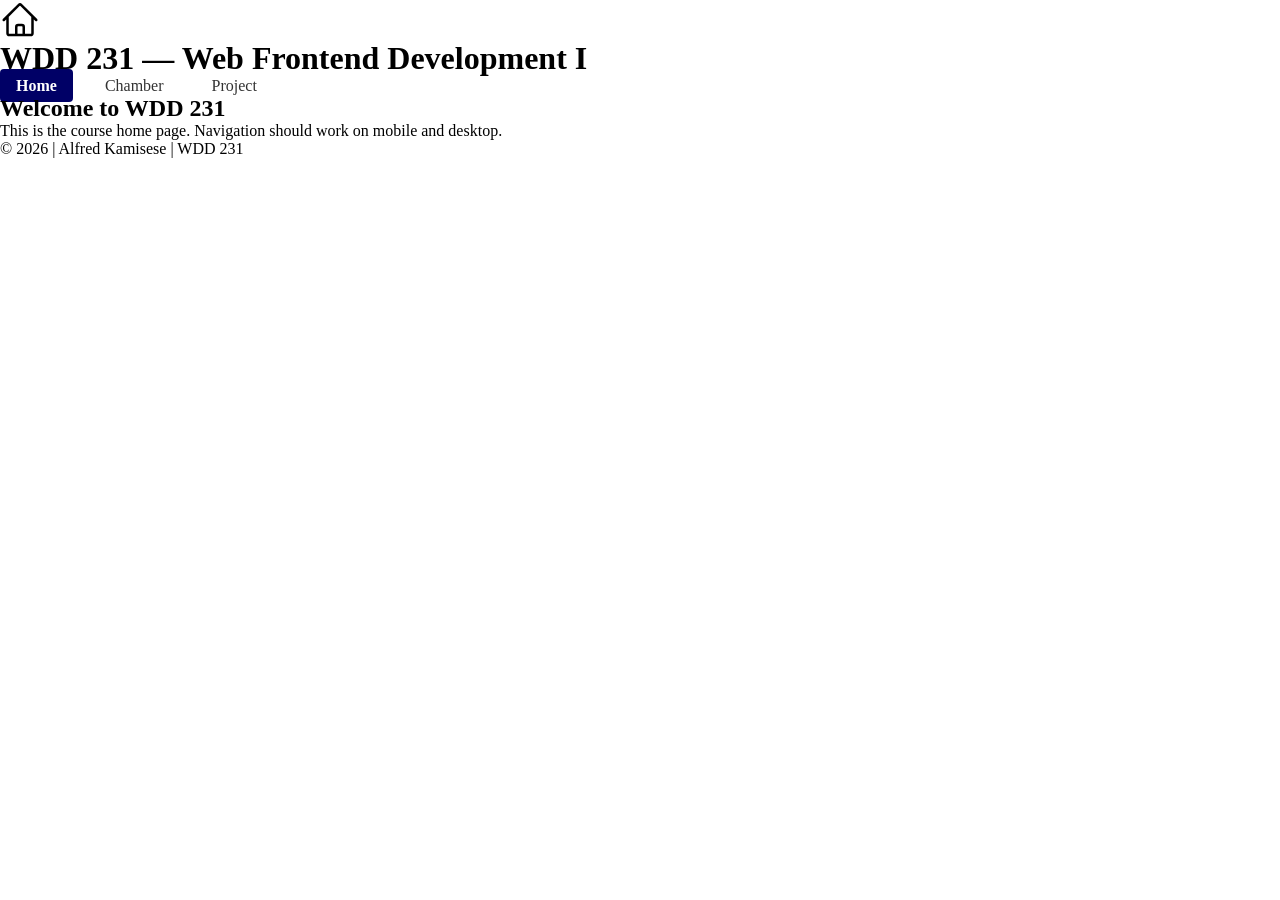
==== index.html @ 7e317b31 "Week 1: Course home page with responsive navigation" ====
<!DOCTYPE html>
<html lang="en">
<head>
 <meta charset="UTF-8">
 <meta name="viewport" content="width=device-width, initial-scale=1.0">
 <title>WDD 231 — Course Home Page</title>
 <link rel="stylesheet" href="styles/normalize.css">
 <link rel="stylesheet" href="styles/base.css">
 <link rel="stylesheet" href="styles/larger.css">
 <script src="scripts/navigation.js" defer></script>
</head>
<body>
<header>
 <div class="logo">
 <img src="images/home.svg" alt="WDD 231 Logo" width="40" height="40">
 <h1>WDD 231 — Web Frontend Development I</h1>
 </div>
 <button id="nav-button" class="hamburger" aria-label="Toggle navigation" aria-expanded="false">
 <span class="hamburger-line"></span>
 <span class="hamburger-line"></span>
 <span class="hamburger-line"></span>
 </button>
 <nav id="nav-bar" class="navigation">
 <ul>
 <li class="current"><a href="index.html" aria-current="page">Home</a></li>
 <li><a href="chamber/index.html">Chamber</a></li>
 <li><a href="project/index.html">Project</a></li>
 </ul>
 </nav>
</header>
<main>
 <h2>Welcome to WDD 231</h2>
 <p>This is the course home page. Navigation should work on mobile and desktop.</p>
</main>
<footer>
 <p>&copy; 2026 | Alfred Kamisese | WDD 231</p>
</footer>
</body>
</html>
---- styles/base.css ----
/* === BASE.CSS — Mobile-First Styles === */
.navigation { display: none; }
.navigation.show { display: block; }
.hamburger { display: flex; flex-direction: column; gap: 5px; background: none; border: none; cursor: pointer; padding: 0.5rem; }
.hamburger-line { display: block; width: 24px; height: 2px; background: var(--primary-color, #006); transition: transform 0.3s, opacity 0.3s; }
.hamburger.show .hamburger-line:nth-child(1) { transform: rotate(45deg) translate(5px, 5px); }
.hamburger.show .hamburger-line:nth-child(2) { opacity: 0; }
.hamburger.show .hamburger-line:nth-child(3) { transform: rotate(-45deg) translate(5px, -5px); }
.navigation li.current a { background-color: var(--primary-color, #006); color: white; border-radius: 4px; font-weight: bold; }
---- styles/larger.css ----
/* === LARGER.CSS — Desktop Overrides (≥768px) === */
@media (min-width: 768px) {
  .hamburger { display: none; }
  .navigation { display: block; }
  .navigation ul { display: flex; gap: 1rem; list-style: none; padding: 0; margin: 0; }
  .navigation a { padding: 0.5rem 1rem; text-decoration: none; color: var(--text-color, #333); }
  .navigation a:hover { color: var(--primary-color, #006); }
}
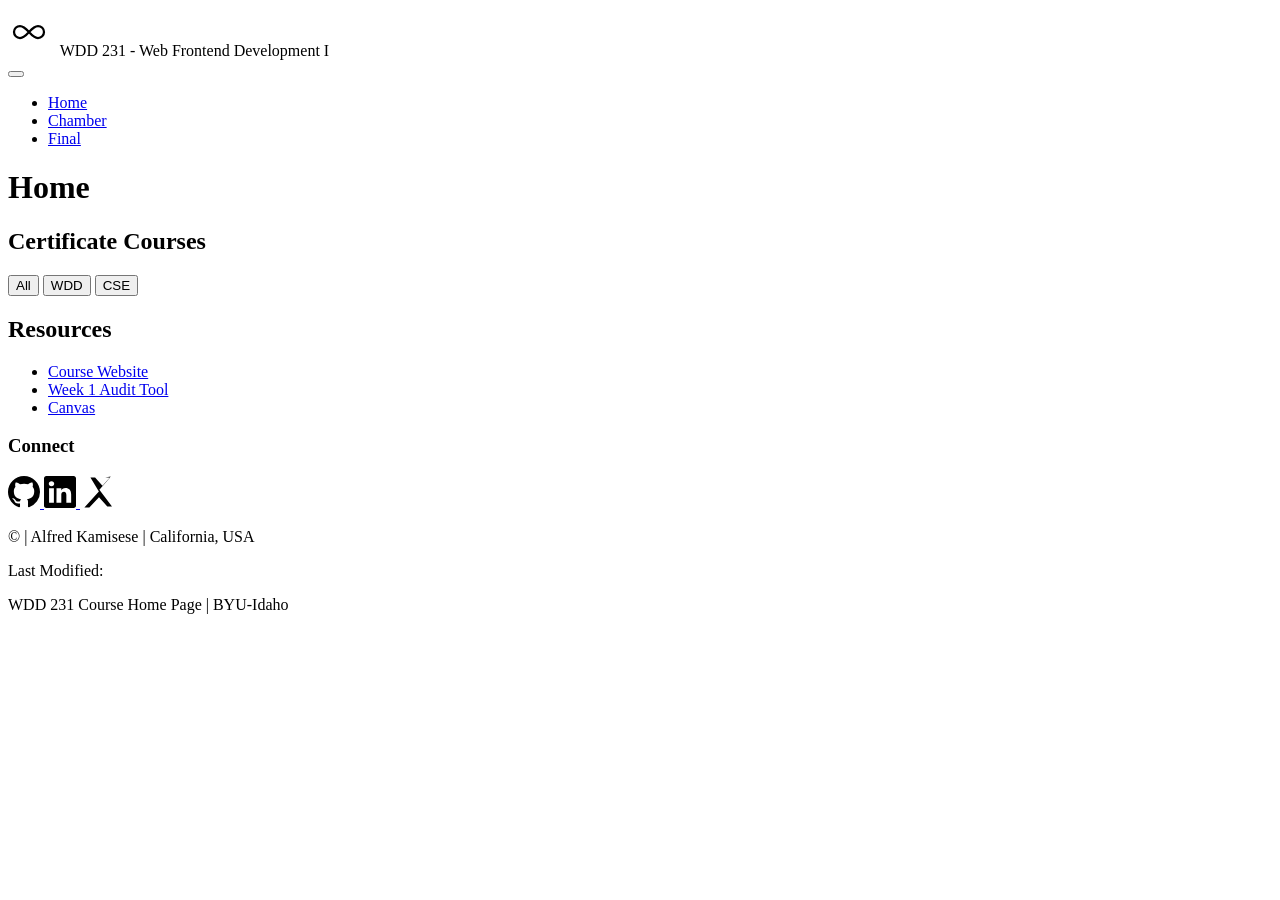
==== commit 5020a1ef: "-structuring assignment -import svg -work on html file -linking css -linking google fonts -linking j" ====
--- a/index.html
+++ b/index.html
@@ -1,39 +1,97 @@
 <!DOCTYPE html>
 <html lang="en">
 <head>
- <meta charset="UTF-8">
- <meta name="viewport" content="width=device-width, initial-scale=1.0">
- <title>WDD 231 — Course Home Page</title>
- <link rel="stylesheet" href="styles/normalize.css">
- <link rel="stylesheet" href="styles/base.css">
- <link rel="stylesheet" href="styles/larger.css">
- <script src="scripts/navigation.js" defer></script>
+    <meta charset="UTF-8">
+    <meta name="viewport" content="width=device-width, initial-scale=1.0">
+    <title>WDD 231 - Web Frontend Development I</title>
+    <meta name="description" content="Course Home Page for WDD 231 Web Frontend Developer | BYUI">
+    <meta name="author" content="Alfred Kamisese"
+    <link rel="icon" href="images/logo.svg">
+
+    <!--Googel Fonts-->
+    <link rel="preconnect" href="https://fonts.googleapis.com">
+    <link rel="preconnect" href="https://fonts.gastatic.com" crossorigin>
+     <link href="https://fonts.googleapis.com/css2?family=Merriweather:wght@400;700&family=Source+Sans+3:wght@400;600&display=swap" rel="stylesheet">
+
+     <!--CSS Links-->
+     <link rel="stylesheet" href="styles/normalize.css">
+     <link rel="stylesheet" href="styles/small.css">
+     <link rel="stylesheet" href="styles/larger.css">
+
+     <!--JS defer link-->
+     <script src="scripts/navigation.js" defer></script>
+     <script src="scripts/date.js" defer></script>
+     <script src="scripts/course.js" defer></script>
 </head>
 <body>
-<header>
- <div class="logo">
- <img src="images/home.svg" alt="WDD 231 Logo" width="40" height="40">
- <h1>WDD 231 — Web Frontend Development I</h1>
- </div>
- <button id="nav-button" class="hamburger" aria-label="Toggle navigation" aria-expanded="false">
- <span class="hamburger-line"></span>
- <span class="hamburger-line"></span>
- <span class="hamburger-line"></span>
- </button>
- <nav id="nav-bar" class="navigation">
- <ul>
- <li class="current"><a href="index.html" aria-current="page">Home</a></li>
- <li><a href="chamber/index.html">Chamber</a></li>
- <li><a href="project/index.html">Project</a></li>
- </ul>
- </nav>
-</header>
-<main>
- <h2>Welcome to WDD 231</h2>
- <p>This is the course home page. Navigation should work on mobile and desktop.</p>
-</main>
-<footer>
- <p>&copy; 2026 | Alfred Kamisese | WDD 231</p>
-</footer>
+    <header>
+        <div class="logo">
+            <img src="images/logo.svg" alt="WDD 231 Logo" width="48" height="48">
+            <span>WDD 231 - Web Frontend Development I</span>
+        </div>
+        <!--Hamburger Button-->
+        <button id="nav-button" class="hamburger" aria-label="Toggle navigation" aria-expanded="false">
+            <span class="hamburger-line"></span>
+            <span class="hamburger-line"></span>
+            <span class="hamburger-line"></span>
+        </button>
+
+        <!--Navigation-->
+        <nav id="nav-bar" class="navigation">
+            <ul>
+                <li class="current"><a href="index.html" aria-current="page">Home</a></li>
+                <li><a href="chamber/index.html">Chamber</a></li>
+                <li><a href="project/kindex.html">Final</a></li>
+            </ul>
+        </nav>
+    </header>
+
+    <main>
+        <h1>Home</h1>
+
+        <section id="certificate-courses">
+            <h2>Certificate Courses</h2>
+            <div class="filter-buttons">
+                <button data-filter="all" class="active">All</button>
+                <button data-filter="WDD">WDD</button>
+                <button data-filter="CSE">CSE</button>
+            </div>
+            <div id="courses-container" class="courses-grid"></div>
+            <p id="credits-total" class="credits-total"></p>
+        </section>
+
+        <section id="resources">
+            <h2>Resources</h2>
+            <ul>
+                <li><a href="https://byui-cse.github.io/wdd231-ww-course/" target="blank" rel="noopener">Course Website</a></li>
+                <li><a href="https://byui-cs.github.io/wdd-audits/wdd231-w01-homepage.html" target="_blank" rel="noopener">Week 1 Audit Tool</a></li>
+                <li><a href="https://byui.instructure.com/" target="_blank" rel="noopener">Canvas</a></li>
+            </ul>
+        </section>
+    </main>
+
+    <footer>
+        <div class="footer-section social-section">
+            <h3>Connect</h3>
+            <div class="social-icons">
+            <a href="https://github.com/alfredreeves86" target="_blank" rel="noopener" aria-label="Github">
+                <img src="images/github.svg" alt="Github Profile" width="32" height="32">
+            </a>
+            <a href="https://www.linkedin.com/in/alfred-reeves-kamisese-27a32a205" target="_blank" rel="noopener" aria-label="Linkedin">
+                <img src="images/linkedin.svg" alt="Linkedin profile" width="32" height="32">
+            </a>
+            <a href="https://twitter.com" target="_blank" rel="noopener" aria-label="Twitter">
+                <img src="images/twitter.svg" alt="Twitter profile" width="32" height="32">
+            </a>
+            </div>
+        </div>
+        <div class="footer-section info-section">
+            <p>&copy; <span id="currentyuear"></span>| Alfred Kamisese | California, USA</p>
+            <p>Last Modified: <span id="lastModified"></span></p>
+        </div>
+        <div class="footer-section attribution-section">
+            <p>WDD 231 Course Home Page | BYU-Idaho</p>
+        </div>
+    </footer>
 </body>
 </html>
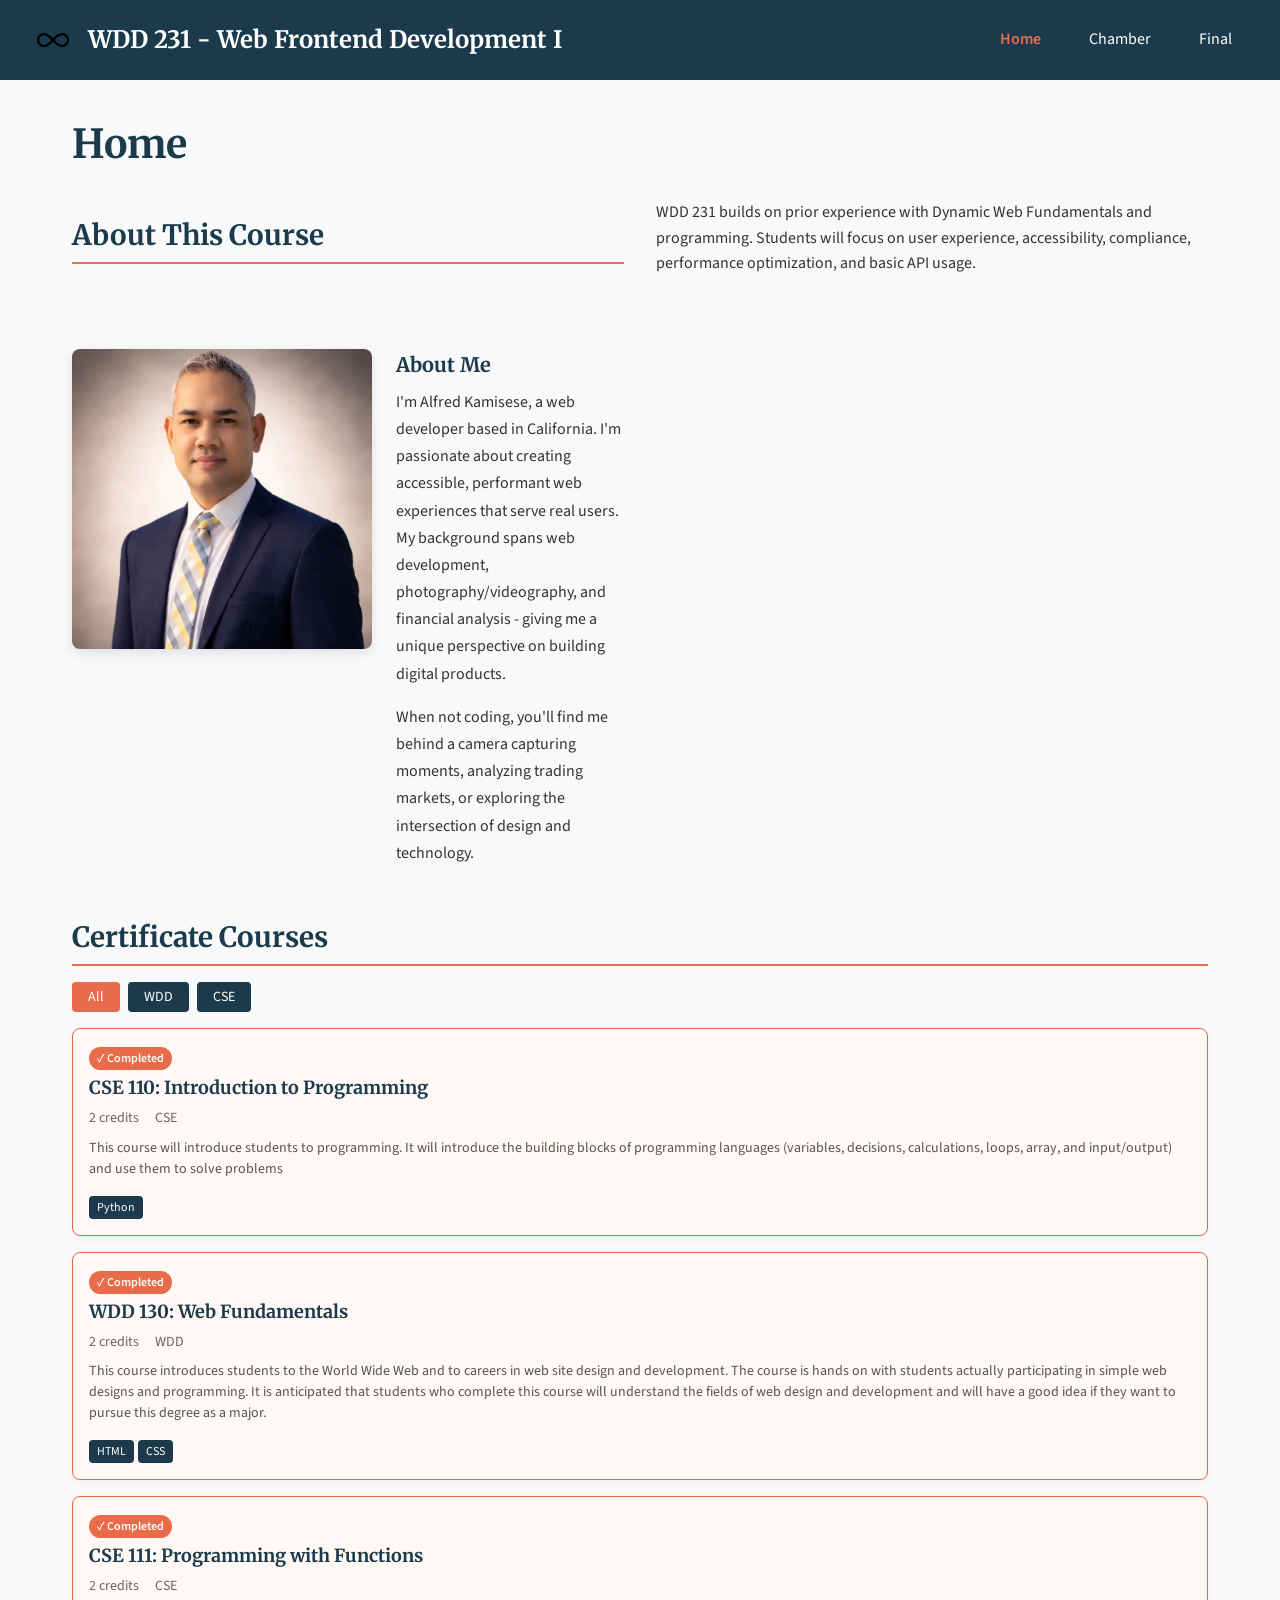
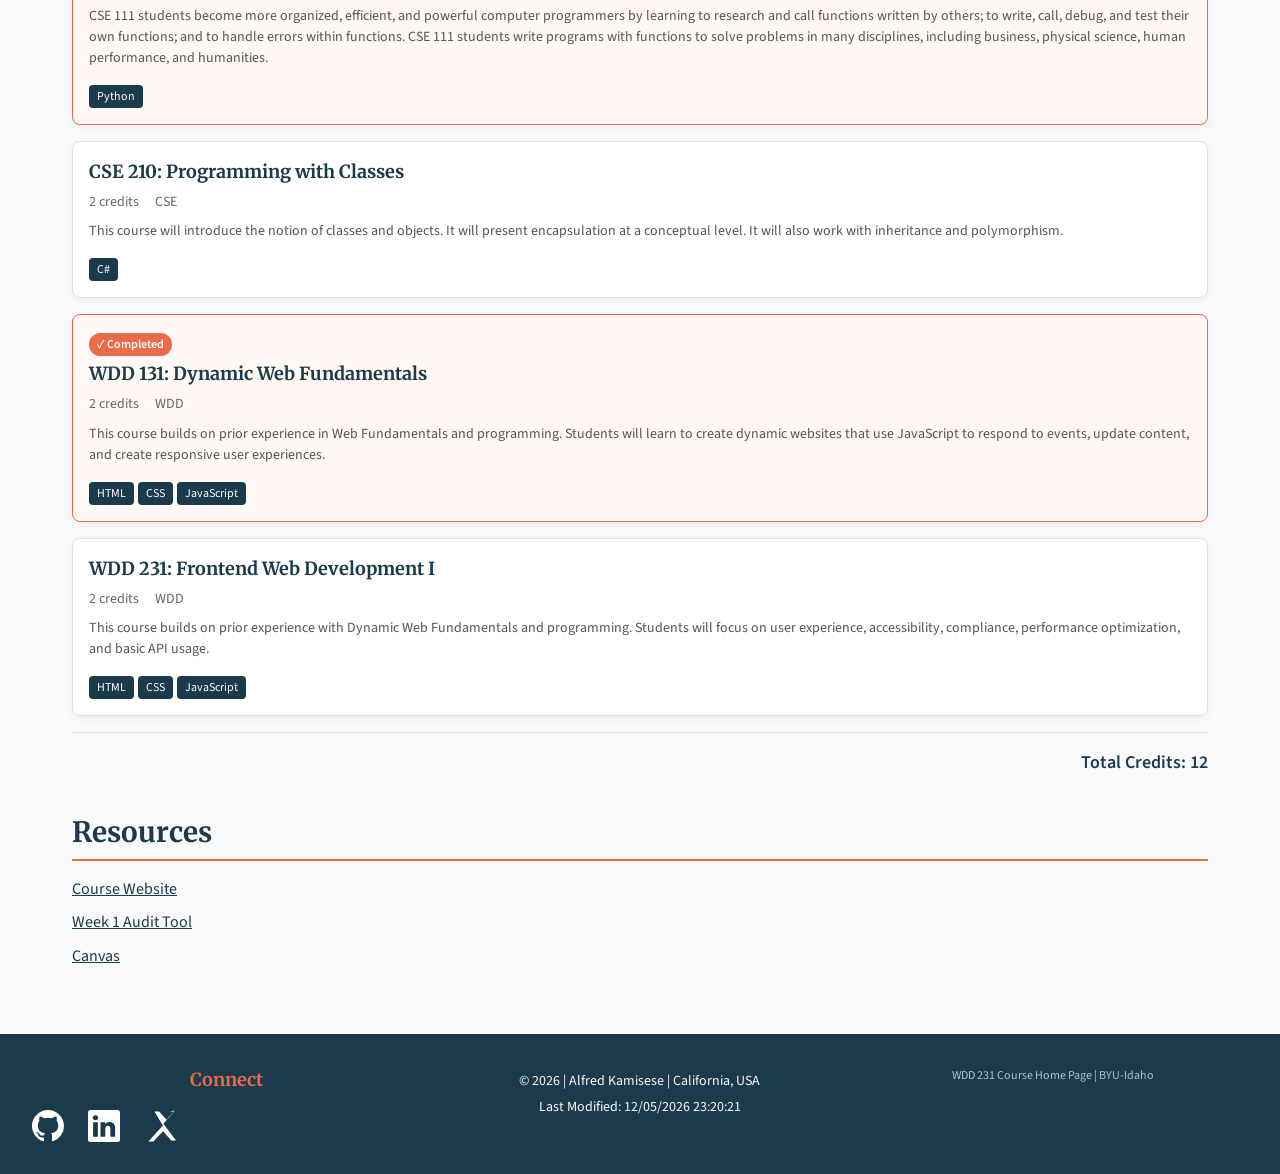
==== commit 2d898606: "Completed all: -css -java script" ====
--- a/index.html
+++ b/index.html
@@ -5,12 +5,12 @@
     <meta name="viewport" content="width=device-width, initial-scale=1.0">
     <title>WDD 231 - Web Frontend Development I</title>
     <meta name="description" content="Course Home Page for WDD 231 Web Frontend Developer | BYUI">
-    <meta name="author" content="Alfred Kamisese"
+    <meta name="author" content="Alfred Kamisese">
     <link rel="icon" href="images/logo.svg">
 
-    <!--Googel Fonts-->
+    <!--Google Fonts-->
     <link rel="preconnect" href="https://fonts.googleapis.com">
-    <link rel="preconnect" href="https://fonts.gastatic.com" crossorigin>
+    <link rel="preconnect" href="https://fonts.gstatic.com" crossorigin>
      <link href="https://fonts.googleapis.com/css2?family=Merriweather:wght@400;700&family=Source+Sans+3:wght@400;600&display=swap" rel="stylesheet">
 
      <!--CSS Links-->
@@ -41,7 +41,7 @@
             <ul>
                 <li class="current"><a href="index.html" aria-current="page">Home</a></li>
                 <li><a href="chamber/index.html">Chamber</a></li>
-                <li><a href="project/kindex.html">Final</a></li>
+                <li><a href="project/index.html">Final</a></li>
             </ul>
         </nav>
     </header>
@@ -49,6 +49,18 @@
     <main>
         <h1>Home</h1>
 
+        <section id="about-course">
+            <h2>About This Course</h2>
+            <p>WDD 231 builds on prior experience with Dynamic Web Fundamentals and programming. Students will focus on user experience, accessibility, compliance, performance optimization, and basic API usage.</p>
+            <div class="about-me">
+                <img src="images/alfredportrait.webp" alt="Alfred Kamisese - Web Developer" width="400" height="250" loading="lazy">
+                <div class="bio">
+                <h3>About Me</h3>
+                <p>I'm Alfred Kamisese, a web developer based in California. I'm passionate about creating accessible, performant web experiences that serve real users. My background spans web development, photography/videography, and financial analysis - giving me a unique perspective on building digital products.</p>
+                <p>When not coding, you'll find me behind a camera capturing moments, analyzing trading markets, or exploring the intersection of design and technology.</p>
+                </div>
+            </div>
+        </section>
         <section id="certificate-courses">
             <h2>Certificate Courses</h2>
             <div class="filter-buttons">
@@ -63,8 +75,8 @@
         <section id="resources">
             <h2>Resources</h2>
             <ul>
-                <li><a href="https://byui-cse.github.io/wdd231-ww-course/" target="blank" rel="noopener">Course Website</a></li>
-                <li><a href="https://byui-cs.github.io/wdd-audits/wdd231-w01-homepage.html" target="_blank" rel="noopener">Week 1 Audit Tool</a></li>
+                <li><a href="https://byui-cse.github.io/wdd231-ww-course/" target="_blank" rel="noopener">Course Website</a></li>
+                <li><a href="https://byui-cse.github.io/wdd-audits/wdd231-w01-homepage.html" target="_blank" rel="noopener">Week 1 Audit Tool</a></li>
                 <li><a href="https://byui.instructure.com/" target="_blank" rel="noopener">Canvas</a></li>
             </ul>
         </section>
@@ -86,7 +98,7 @@
             </div>
         </div>
         <div class="footer-section info-section">
-            <p>&copy; <span id="currentyuear"></span>| Alfred Kamisese | California, USA</p>
+            <p>&copy; <span id="currentyear"></span> | Alfred Kamisese | California, USA</p>
             <p>Last Modified: <span id="lastModified"></span></p>
         </div>
         <div class="footer-section attribution-section">
--- a/styles/small.css
+++ b/styles/small.css
@@ -0,0 +1,384 @@
+/*CSS Properties*/
+:root {
+    --primary-color: #1b3a4b;
+    --accent-color: #e86c4a;
+    --background-color: #f8f9fa;
+    --text-color:#333333;
+    --text-light: #ffffff;
+    --footer-bg: #1b3a4b;
+    --footer-text: #f8f9fa;
+    --card-bg: #ffffff;
+    --card-border: #e0e0e0;
+    --focus-outline: #e86c4a;
+    --button-hover: #d45c3d;
+
+/*Google fonts-typography*/
+    --font-heading: 'Merriweather', Georgia, serif;
+    --font-body: 'Source Sans 3', -apple-system, BlinkMacSystemFont, sans-serif;
+    
+/*Spacing Scale*/
+    --spacing-xs: 0.25rem;
+    --spacing-sm: 0.5rem;
+    --spacing-md: 1rem;
+    --spacing-lg: 1.5rem;
+    --spacing-xl: 2rem;
+
+/*breakpoint*/
+--breakpoint-md: 768px;
+}
+
+/*Import Fonts from Google*/
+@import url('https://fonts.googleapis.com/css2?family=Merriweather:wght@400;700&family=Source+Sans+3:wght@400;600&display=swap');
+
+/*Base Styles*/
+html {font-size: 16px;}
+body {
+    font-family: var(--font-body);
+    color: var(--text-color);
+    background-color: var(--background-color);
+    line-height: 1.6;
+    min-height: 100vh;
+    display: flex;
+    flex-direction: column;
+}
+
+main {flex:1; padding: var(--spacing-md)}
+
+/*accessibility*/
+/*clear outline*/
+:focus-visible {
+    outline: 3px solid var(--focus-outline);
+    outline-offset: 2px;
+}
+
+/*Motion reduced - giving my user respect*/
+@media (prefers-reduced-motion: reduce) {
+    *,*::before, *::after {
+        animation-duration: 1ms !important;
+        animation-iteration-count: 1 !important;
+        transition-duration: 1ms !important;
+    }
+}
+
+/*Header*/
+header {
+    display: grid;
+    grid-template-columns: 1fr auto; /*make logo left side and hamburger on right*/
+    align-items: center;
+    padding: var(--spacing-md);
+    background-color: var(--primary-color);
+    color: var(--text-light);
+}
+
+.logo {
+    display: flex;
+    align-items: center;
+    gap: var(--spacing-sm);
+}
+
+.logo span {
+    font-family: var(--font-heading);
+    font-size: 1.25rem;
+    font-weight: 700;
+}
+
+/*hamburger button for mobile*/
+.hamburger {
+    display: flex;
+    flex-direction: column;
+    justify-content: space-between;
+    width: 40px;
+    height: 30px;
+}
+
+.hamburger-line {
+    display: block;
+    width: 100%;
+    height: 4px;
+    background-color: var(--text-light);
+    border-radius: 2px;
+    transition: transform 0.3s ease, opacity 0.3s ease;
+}
+
+/*hamburger- x animation (only to triggred by aria-expand)*/
+.hamburger[aria-expanded="true"] .hamburger-line:nth-child(1) {
+    transform: rotate(45deg) translate(5px, 5px);
+}
+.hamburger[aria-expanded="true"] .hamburger-line:nth-child(2) {
+    opacity: 0;
+}
+.hamburger[aria-expanded="true"] .hamburger-line:nth-child(3) {
+    transform:rotate(-45deg) translate(5px, -5px);
+}
+
+/*Navigation-hidden in default on mobile view*/
+.navigation {
+    display: none;
+    grid-column: 1 / -1;
+    padding: var(--spacing-md) 0;
+    border-top: 1px solid rgba(255, 255, 255, 0.2);
+}
+.navigation.open {/*Js adds the .open*/
+    display: block;
+}
+.navigation ul {
+    display: flex;
+    flex-direction: column;
+    gap: var(--spacing-xs);
+}
+.navigation a {
+    display: block;
+    padding: var(--spacing-sm) var(--spacing-md);
+    color: var(--text-light);
+    text-decoration: none;
+    border-radius: 4px;
+    transition: background-color 0.2s;
+}
+.navigation a:hover,
+.navigation a:focus {
+    background-color: rgba(255, 255, 255, 0.1);
+}
+
+/*current page highligh(use wayfinding)*/
+.navigation li.current a {
+    background-color: var(--accent-color);
+    font-weight: 600;
+}
+
+/*Main content*/
+main h1 {
+    font-family: var(--font-heading);
+    font-size: 2rem;
+    margin-bottom: var(--spacing-lg);
+    color: var(--primary-color);
+}
+
+section {
+    margin-bottom: var(--spacing-xl);
+}
+
+section h2 {
+    font-family: var(--font-heading);
+    font-size: 1.5rem;
+    margin-bottom: var(--spacing-md);
+    color: var(--primary-color);
+    border-bottom: 2px solid var(--accent-color);
+    padding-bottom: var(--spacing-xs);
+}
+
+section p {
+    margin-bottom: var(--spacing-md);
+}
+
+/*About Me*/
+.about-me {
+    display: grid;
+    grid-template-columns: 1fr;
+    gap: var(--spacing-lg);
+    margin-top: var(--spacing-lg);
+}
+
+.about-me img {
+    width: 100%;
+    max-width: 400px;
+    height: auto;
+    border-radius: 8px;
+    box-shadow: 0 4px 12px rgba(0, 0, 0, 0.1);
+    justify-self: center;
+}
+
+.bio h3 {
+    font-family: var(--font-heading);
+    font-size: 1.25rem;
+    color: var(--primary-color);
+    margin-bottom: var(--spacing-sm);
+}
+
+.bio p {
+    margin-bottom: var(--spacing-md);
+    line-height: 1.7;
+    color: var(--text-color);
+}
+
+/*filter buttons*/
+.filter-buttons {
+    display: flex;
+    gap: var(--spacing-sm);
+    margin-bottom: var(--spacing-md);
+    flex-wrap: wrap;
+}
+
+.filter-buttons button {
+    padding: var(--spacing-xs) var(--spacing-md);
+    background-color: var(--primary-color);
+    color: var(--text-light);
+    border: none;
+    border-radius: 4px;
+    font-family: var(--font-body);
+    font-size: 0.875rem;
+    cursor: pointer;
+    transition: background-color 0.2s, transform 0.1s;
+}
+
+.filter-buttons button:hover {
+    background-color: var(--button-hover);
+}
+
+.filter-buttons button:active {
+    transform: scale(0.98);
+}
+
+.filter-buttons button.active {
+    background-color: var(--accent-color);
+}
+
+/*Course cards grid setup*/
+.courses-grid {
+    display: grid;
+    grid-template-columns: 1fr; /*for mobile single column*/
+    gap: var(--spacing-md);
+}
+
+/*course card*/
+.course-card {
+    background: var(--card-bg);
+    border: 1px solid var(--card-border);
+    border-radius: 8px;
+    padding: var(--spacing-md);
+    box-shadow: 0 2px 8px rgba(0, 0, 0, 0.05);
+    transition: box-shadow 0.2s, transform 0.2s;
+}
+
+.course-card:hover {
+    box-shadow: 0 4px 16px rgba(0, 0, 0, 0.1);
+    transform: translateY(-2px);
+}
+
+/*Completed Course-distinct style*/
+.course-card.completed {
+    border-color: var(--accent-color);
+    background-color: #fff8f5;
+}
+
+.course-card.completed::before {
+    content: "✓ Completed";
+    display: inline-block;
+    background-color: var(--accent-color);
+    color: white;
+    font-size: 0.75rem;
+    font-weight: 600;
+    padding: 2px 8px;
+    border-radius: 12px;
+    margin-bottom: var(--spacing-xs);
+}
+
+.course-card h3 {
+    font-family: var(--font-heading);
+    font-size: 1.125rem;
+    margin-bottom: var(--spacing-xs);
+    color: var(--primary-color);
+}
+
+.course-card .course-meta {
+    display: flex;
+    gap: var(--spacing-md);
+    font-size: 0.875rem;
+    color: #666;
+    margin-bottom: var(--spacing-sm);
+}
+
+.course-card .course-description {
+    font-size: 0.875rem;
+    line-height: 1.5;
+    color: #555;
+}
+
+.course-card .course-tech {
+    display: flex;
+    gap: var(--spacing-xs);
+    margin-top: var(--spacing-sm);
+    flex-wrap: wrap;
+}
+
+.course-card .tech-tag {
+    background-color: var(--primary-color);
+    color: var(--text-light);
+    padding: 2px 8px;
+    border-radius: 4px;
+    font-size: 0.75rem;
+}
+
+/*Credits Total*/
+.credits-total {
+    text-align: right;
+    font-size: 1.125rem;
+    font-weight: 600;
+    color: var(--primary-color);
+    margin-top: var(--spacing-md);
+    padding-top: var(--spacing-md);
+    border-top: 1px solid var(--card-border);
+}
+
+/*Resources Section*/
+#resources ul { 
+    display: flex; 
+    flex-direction: column; 
+    gap: var(--spacing-sm);}
+#resources a { 
+    color: var(--primary-color); 
+    text-decoration: underline;}
+#resources a:hover { 
+    color: var(--accent-color);
+}
+
+/*Footer*/
+footer {
+    background-color: var(--footer-bg);
+    color: var(--footer-text);
+    padding: var(--spacing-xl) var(--spacing-md);
+}
+
+.footer-section {
+    margin-bottom: var(--spacing-lg);
+    text-align: center;
+}
+
+.footer-section h3 {
+    font-family: var(--font-heading);
+    font-size: 1.125rem;
+    margin-bottom: var(--spacing-md);
+    color: var(--accent-color);
+}
+
+.social-icons {
+    display: flex;
+    justify-content: center;
+    gap: var(--spacing-lg);
+    flex-wrap: wrap;
+}
+
+.social-icons a {
+    display: inline-flex;
+    transition: transform 0.2s, opacity 0.2s;
+}
+
+.social-icons a:hover {
+    transform: scale(1.1);
+    opacity: 0.8;
+}
+
+.social-icons img {
+    width: 32px;
+    height: 32px;
+    filter: brightness(0) invert(1); /*white on dark*/
+}
+
+.info-section p {
+    margin: var(--spacing-xs) 0;
+    font-size: 0.875rem;
+}
+
+.attribution-section p {
+    font-size: 0.75rem;
+    opacity: 0.7;
+}
--- a/styles/larger.css
+++ b/styles/larger.css
@@ -0,0 +1,90 @@
+/* Desktop overrides(≥768px) */
+@media (min-width: 768px) {
+
+    /*structuring: Header: Logo | Spacer | Nav */
+header {
+    grid-template-columns: auto 1fr auto;
+    padding: var(--spacing-md) var(--spacing-xl);
+}
+.logo span {
+    font-size: 1.5rem;
+}
+
+/*Hide Hamburger on Desktop*/
+.hamburger {display: none;}
+
+/*Notes:Nav always visible, horizontal flex*/
+.navigation {
+    display: flex !important;/*will override mobile display:none*/
+    grid-column: 3;
+    border-top: none;
+    padding: 0;
+}
+
+.navigation ul {
+    flex-direction: row; /*note:horizontal*/
+    gap: var(--spacing-md);
+}
+
+.navigation a:hover {
+    color: var(--accent-color);
+    background-color: transparent;
+}
+
+/*For wayfinding on Desktop - Text Color Only*/
+.navigation li.current a {
+    background-color: transparent;
+    color: var(--accent-color);
+}
+
+/*MAIN max-width centered*/
+main {
+    max-width: 1200px;
+    margin: 0 auto;
+    padding: var(--spacing-xl);
+}
+
+main h1 {
+    font-size: 2.5rem;
+}
+section h2 {
+    font-size: 1.75rem;
+}
+
+/*ABOUT SECTION: Side-by-side layout*/
+#about-course {
+    display: grid;
+    grid-template-columns: 1fr 1fr;
+    gap: var(--spacing-xl);
+    align-items: center;
+}
+
+#about-course img {
+    max-width: 100%;
+}
+
+/*About Me Layout: check:image left, bio right*/
+.about-me {
+    grid-template-columns: 300px 1fr;
+    align-items: start;
+}
+
+.about-me img {max-width: 300px;}
+
+/*COURSE CARDS: LAYOUT-3 column Grid*/
+.course-grid {
+    grid-template-columns: repeat(3, 1fr);
+}
+
+/*FOOTER:3 columns*/
+footer {
+    display: grid;
+    grid-template-columns: repeat(3,1fr);
+    gap: var(--spacing-lg);
+    padding: var(--spacing-xl) var(--spacing-xl);
+    text-align: left;
+}
+
+.footer-section {margin-bottom: 0;}
+.social-icons {justify-content: flex-start;}
+}
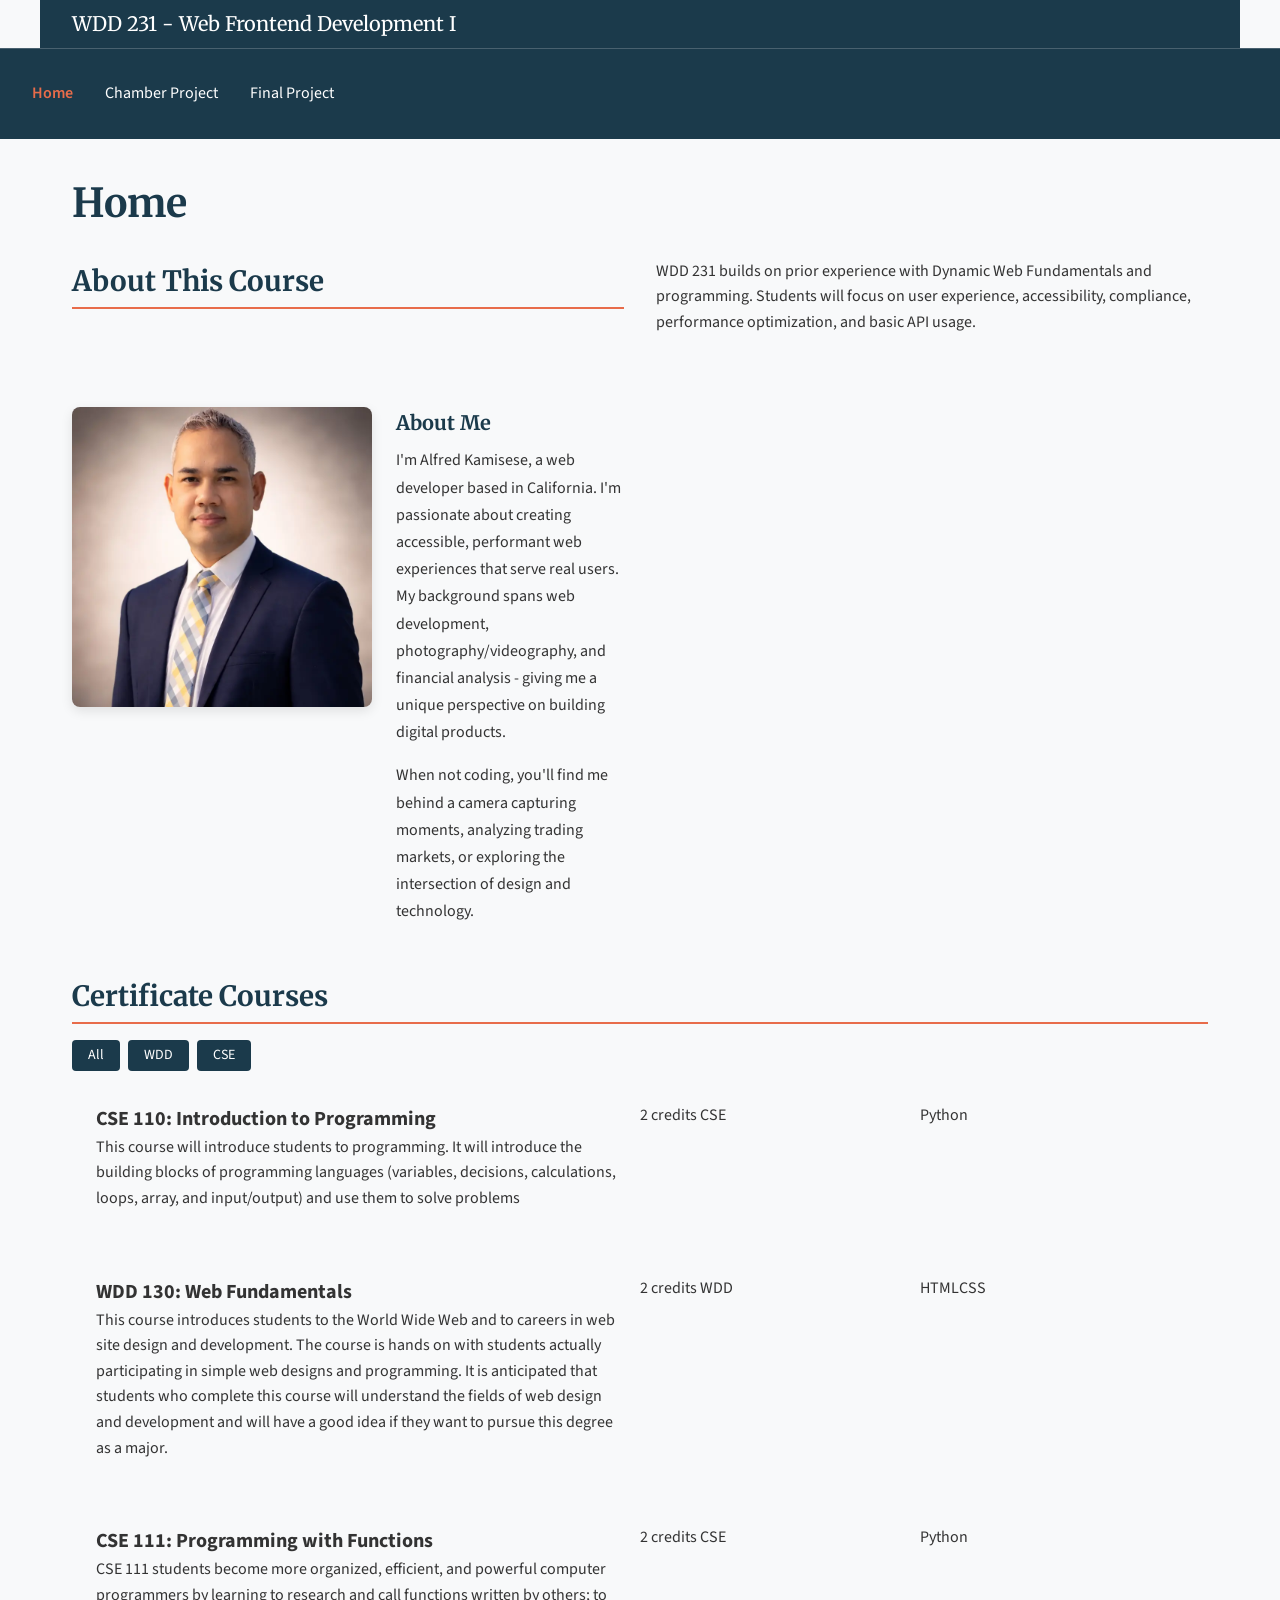
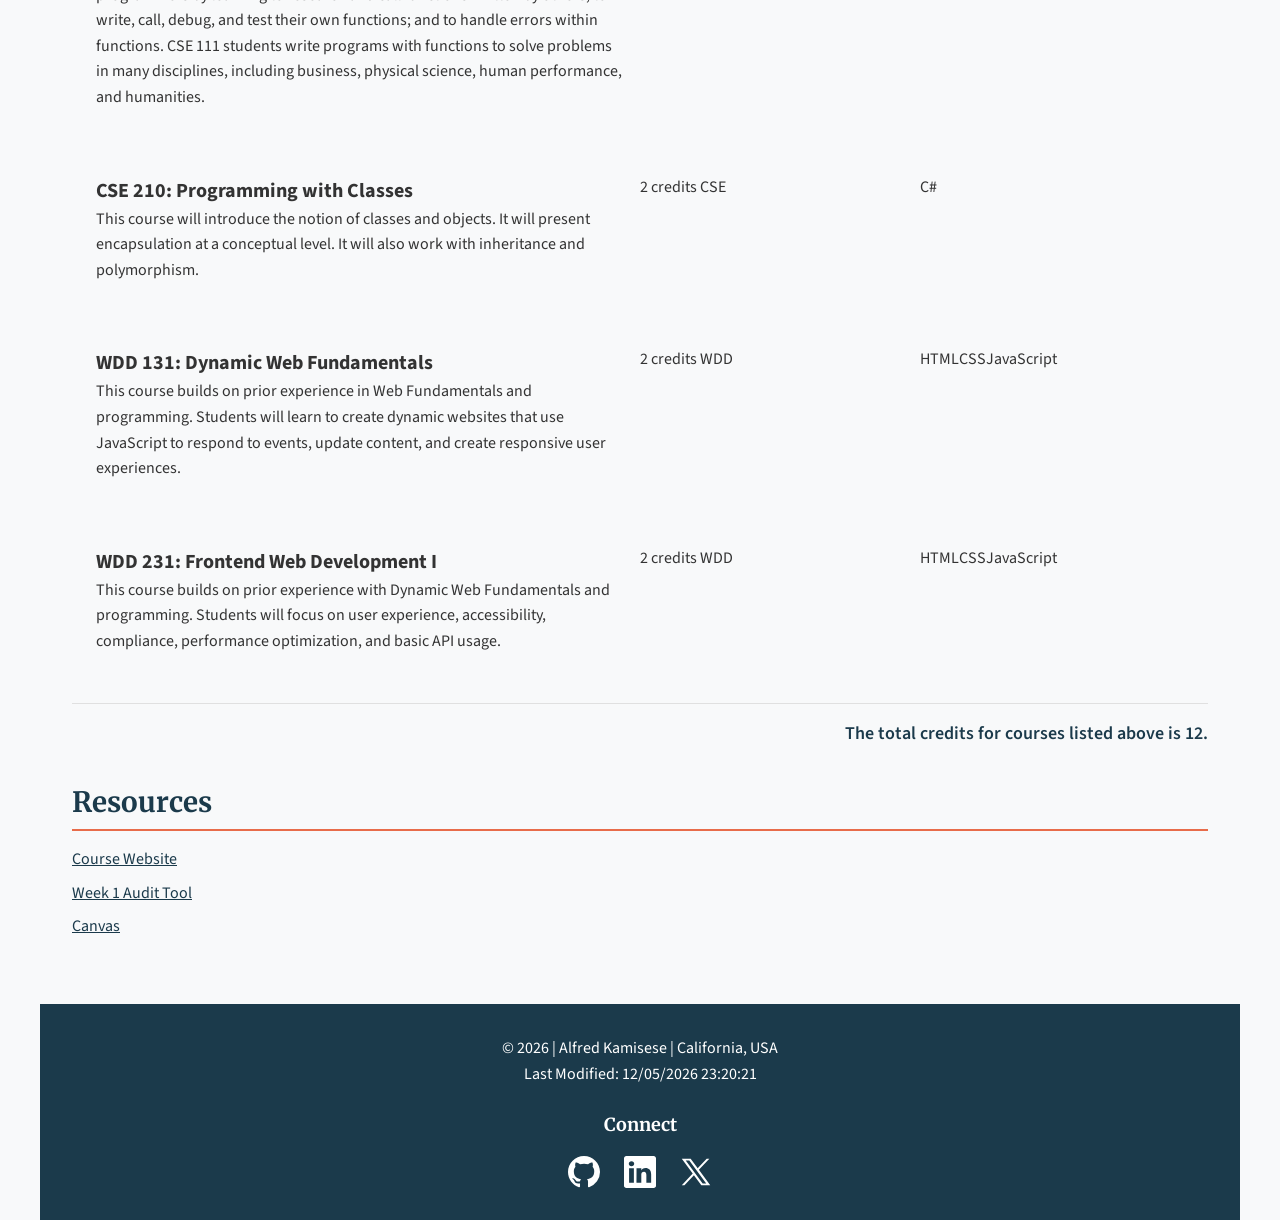
==== commit 0ffacc8b: "fix: hamburger X animation 8px translation" ====
--- a/index.html
+++ b/index.html
@@ -6,7 +6,6 @@
     <title>WDD 231 - Web Frontend Development I</title>
     <meta name="description" content="Course Home Page for WDD 231 Web Frontend Developer | BYUI">
     <meta name="author" content="Alfred Kamisese">
-    <link rel="icon" href="images/logo.svg">
 
     <!--Google Fonts-->
     <link rel="preconnect" href="https://fonts.googleapis.com">
@@ -25,26 +24,21 @@
 </head>
 <body>
     <header>
-        <div class="logo">
-            <img src="images/logo.svg" alt="WDD 231 Logo" width="48" height="48">
-            <span>WDD 231 - Web Frontend Development I</span>
-        </div>
-        <!--Hamburger Button-->
-        <button id="nav-button" class="hamburger" aria-label="Toggle navigation" aria-expanded="false">
-            <span class="hamburger-line"></span>
-            <span class="hamburger-line"></span>
-            <span class="hamburger-line"></span>
-        </button>
-
-        <!--Navigation-->
-        <nav id="nav-bar" class="navigation">
-            <ul>
-                <li class="current"><a href="index.html" aria-current="page">Home</a></li>
-                <li><a href="chamber/index.html">Chamber</a></li>
-                <li><a href="project/index.html">Final</a></li>
-            </ul>
-        </nav>
+        <div class="site-name">WDD 231 - Web Frontend Development I</div>
+            <!--Hamburger Button(Mobile Only)-->
+    <button id="nav-button" class="hamburger" aria-label="Toggle navigation" aria-expanded="false">
+        <span class="hamburger-line"></span>
+        <span class="hamburger-line"></span>
+        <span class="hamburger-line"></span>
+    </button>
     </header>
+    <nav id="nav-bar" class="navigation">
+        <ul>
+            <li class="current"><a href="index.html" aria-current="page">Home</a></li>
+            <li><a href="chamber/index.html">Chamber Project</a></li>
+            <li><a href="project/index.html">Final Project</a></li>
+        </ul>
+    </nav>
 
     <main>
         <h1>Home</h1>
@@ -83,26 +77,23 @@
     </main>
 
     <footer>
+        <div class="footer-section footer-info">
+            <p>&copy; <span id="currentyear"></span> | Alfred Kamisese | California, USA</p>
+            <p>Last Modified: <span id="lastModified"></span></p>
+        </div>
         <div class="footer-section social-section">
             <h3>Connect</h3>
             <div class="social-icons">
-            <a href="https://github.com/alfredreeves86" target="_blank" rel="noopener" aria-label="Github">
-                <img src="images/github.svg" alt="Github Profile" width="32" height="32">
-            </a>
-            <a href="https://www.linkedin.com/in/alfred-reeves-kamisese-27a32a205" target="_blank" rel="noopener" aria-label="Linkedin">
-                <img src="images/linkedin.svg" alt="Linkedin profile" width="32" height="32">
-            </a>
-            <a href="https://twitter.com" target="_blank" rel="noopener" aria-label="Twitter">
-                <img src="images/twitter.svg" alt="Twitter profile" width="32" height="32">
-            </a>
+                <a href="https://github.com/alfredreeves86" target="_blank" rel="noopener" aria-label="Github">
+                    <img src="images/github.svg" alt="Github Profile" width="32" height="32">
+                </a>
+                <a href="https://www.linkedin.com/in/alfred-reeves-kamisese-27a32a205" target="_blank" rel="noopener" aria-label="LinkedIn">
+                    <img src="images/linkedin.svg" alt="LinkedIn profile" width="32" height="32">
+                </a>
+                <a href="https://twitter.com" target="_blank" rel="noopener" aria-label="Twitter">
+                    <img src="images/twitter.svg" alt="Twitter profile" width="32" height="32">
+                </a>
             </div>
-        </div>
-        <div class="footer-section info-section">
-            <p>&copy; <span id="currentyear"></span> | Alfred Kamisese | California, USA</p>
-            <p>Last Modified: <span id="lastModified"></span></p>
-        </div>
-        <div class="footer-section attribution-section">
-            <p>WDD 231 Course Home Page | BYU-Idaho</p>
         </div>
     </footer>
 </body>
--- a/styles/small.css
+++ b/styles/small.css
@@ -27,8 +27,6 @@
 --breakpoint-md: 768px;
 }
 
-/*Import Fonts from Google*/
-@import url('https://fonts.googleapis.com/css2?family=Merriweather:wght@400;700&family=Source+Sans+3:wght@400;600&display=swap');
 
 /*Base Styles*/
 html {font-size: 16px;}
@@ -62,12 +60,14 @@
 
 /*Header*/
 header {
-    display: grid;
-    grid-template-columns: 1fr auto; /*make logo left side and hamburger on right*/
+    display: flex;
+    justify-content: space-between;
     align-items: center;
-    padding: var(--spacing-md);
-    background-color: var(--primary-color);
-    color: var(--text-light);
+    padding: var(--spacing-sm) var(--spacing-md);
+    background-color: var(--primary-color);
+    color: var(--text-light);
+    font-family: var(--font-heading);
+    font-size: 1.125rem;
 }
 
 .logo {
@@ -89,6 +89,9 @@
     justify-content: space-between;
     width: 40px;
     height: 30px;
+    background: transparent;
+    border: none;
+    cursor: pointer;
 }
 
 .hamburger-line {
@@ -98,21 +101,23 @@
     background-color: var(--text-light);
     border-radius: 2px;
     transition: transform 0.3s ease, opacity 0.3s ease;
+    transform-origin: center;
 }
 
 /*hamburger- x animation (only to triggred by aria-expand)*/
-.hamburger[aria-expanded="true"] .hamburger-line:nth-child(1) {
-    transform: rotate(45deg) translate(5px, 5px);
-}
-.hamburger[aria-expanded="true"] .hamburger-line:nth-child(2) {
+.hamburger.show .hamburger-line:nth-child(1) {
+    transform: rotate(45deg) translate(8px, 8px);
+}
+.hamburger.show .hamburger-line:nth-child(2) {
     opacity: 0;
 }
-.hamburger[aria-expanded="true"] .hamburger-line:nth-child(3) {
-    transform:rotate(-45deg) translate(5px, -5px);
+.hamburger.show .hamburger-line:nth-child(3) {
+    transform: rotate(-45deg) translate(8px, -8px);
 }
 
 /*Navigation-hidden in default on mobile view*/
 .navigation {
+    background-color: var(--primary-color);
     display: none;
     grid-column: 1 / -1;
     padding: var(--spacing-md) 0;
@@ -120,13 +125,15 @@
 }
 .navigation.open {/*Js adds the .open*/
     display: block;
+    background-color: var(--primary-color);
 }
 .navigation ul {
     display: flex;
     flex-direction: column;
-    gap: var(--spacing-xs);
+    gap: var(--spacing-sm);
 }
 .navigation a {
+    color: var(--text-light);
     display: block;
     padding: var(--spacing-sm) var(--spacing-md);
     color: var(--text-light);
@@ -142,6 +149,7 @@
 /*current page highligh(use wayfinding)*/
 .navigation li.current a {
     background-color: var(--accent-color);
+    color: var(--text-light);
     font-weight: 600;
 }
 
@@ -229,7 +237,8 @@
 }
 
 .filter-buttons button.active {
-    background-color: var(--accent-color);
+    background-color: var(--primary-color);
+    color: var(--text-light);
 }
 
 /*Course cards grid setup*/
@@ -264,7 +273,7 @@
     content: "✓ Completed";
     display: inline-block;
     background-color: var(--accent-color);
-    color: white;
+    color: var(--text-light);
     font-size: 0.75rem;
     font-weight: 600;
     padding: 2px 8px;
@@ -347,7 +356,7 @@
     font-family: var(--font-heading);
     font-size: 1.125rem;
     margin-bottom: var(--spacing-md);
-    color: var(--accent-color);
+    color: var(--text-light);
 }
 
 .social-icons {
@@ -360,6 +369,7 @@
 .social-icons a {
     display: inline-flex;
     transition: transform 0.2s, opacity 0.2s;
+    color: var(--text-light);
 }
 
 .social-icons a:hover {
@@ -376,9 +386,11 @@
 .info-section p {
     margin: var(--spacing-xs) 0;
     font-size: 0.875rem;
+    color: var(--text-light);
 }
 
 .attribution-section p {
     font-size: 0.75rem;
     opacity: 0.7;
+    color: var(--text-light);
 }
--- a/styles/larger.css
+++ b/styles/larger.css
@@ -1,90 +1,147 @@
-/* Desktop overrides(≥768px) */
+/* Desktop overrides (≥768px) */
 @media (min-width: 768px) {
+    /*Header-site name left due wireframe max-width 1200px*/
+    header {
+        max-width: 1200px;
+        margin: 0 auto;
+        width: 100%;
+        box-sizing: border-box;
+        padding: var(--spacing-sm) var(--spacing-xl);
+        font-size: 1.25rem;
+    }
 
-    /*structuring: Header: Logo | Spacer | Nav */
-header {
-    grid-template-columns: auto 1fr auto;
-    padding: var(--spacing-md) var(--spacing-xl);
-}
-.logo span {
-    font-size: 1.5rem;
-}
+    /*Hamburger hidden on desktop*/
+    .hamburger {
+        display: none !important;
+    }
 
-/*Hide Hamburger on Desktop*/
-.hamburger {display: none;}
+    /*Navigation - always visible horizontal bar*/
+    .navigation {
+        background-color: var(--primary-color);
+        display: flex !important;
+        justify-content: flex-start;
+    }
 
-/*Notes:Nav always visible, horizontal flex*/
-.navigation {
-    display: flex !important;/*will override mobile display:none*/
-    grid-column: 3;
-    border-top: none;
-    padding: 0;
-}
+    .navigation ul {
+        flex-direction: row;
+        gap: 0;
+        padding: 0 var(--spacing-md);
+    }
 
-.navigation ul {
-    flex-direction: row; /*note:horizontal*/
-    gap: var(--spacing-md);
-}
+    .navigation a {
+        border-top: none;
+        padding: var(--spacing-md) var(--spacing-md);
+    }
 
-.navigation a:hover {
-    color: var(--accent-color);
-    background-color: transparent;
-}
+    .navigation a:hover {
+        color: var(--accent-color);
+        background-color: transparent;
+    }
 
-/*For wayfinding on Desktop - Text Color Only*/
-.navigation li.current a {
-    background-color: transparent;
-    color: var(--accent-color);
-}
+    /*Wayfinding -text color only on desktop*/
+    .navigation li.current a {
+        background-color: transparent;
+        color: var(--accent-color);
+        font-weight: 600;
+    }
 
-/*MAIN max-width centered*/
-main {
-    max-width: 1200px;
-    margin: 0 auto;
-    padding: var(--spacing-xl);
-}
+    /*Main max-width centered*/
+    main {
+        max-width: 1200px;
+        margin: 0 auto;
+        padding: var(--spacing-xl);
+    }
 
-main h1 {
-    font-size: 2.5rem;
-}
-section h2 {
-    font-size: 1.75rem;
-}
+    main h1 {
+        font-size: 2.5rem;
+    }
 
-/*ABOUT SECTION: Side-by-side layout*/
-#about-course {
-    display: grid;
-    grid-template-columns: 1fr 1fr;
-    gap: var(--spacing-xl);
-    align-items: center;
-}
+    section h2 {
+        font-size: 1.75rem;
+    }
 
-#about-course img {
-    max-width: 100%;
-}
+    /*About Section: side by side layout*/
+    #about-course {
+        display: grid;
+        grid-template-columns: 1fr 1fr;
+        gap: var(--spacing-xl);
+        align-items: start;
+    }
 
-/*About Me Layout: check:image left, bio right*/
-.about-me {
-    grid-template-columns: 300px 1fr;
-    align-items: start;
-}
+    #about-course img {
+        max-width: 100%;
+    }
 
-.about-me img {max-width: 300px;}
+    /*About Me layout: image left, bio right*/
+    .about-me {
+        grid-template-columns: 300px 1fr;
+        align-items: start;
+    }
 
-/*COURSE CARDS: LAYOUT-3 column Grid*/
-.course-grid {
-    grid-template-columns: repeat(3, 1fr);
-}
+    .about-me img {
+        max-width: 300px;
+    }
 
-/*FOOTER:3 columns*/
-footer {
-    display: grid;
-    grid-template-columns: repeat(3,1fr);
-    gap: var(--spacing-lg);
-    padding: var(--spacing-xl) var(--spacing-xl);
-    text-align: left;
-}
+    /*Course Rows: 3-column grid layout*/
+    .course-row {
+        display: grid;
+        grid-template-columns: 2fr 1fr 1fr;
+        gap: var(--spacing-md);
+        align-items: start;
+        padding: var(--spacing-md) var(--spacing-lg);
+    }
 
-.footer-section {margin-bottom: 0;}
-.social-icons {justify-content: flex-start;}
+    .course-info h3 {
+        font-size: 1.25rem;
+    }
+
+    .course-meta {
+        flex-direction: column;
+        gap: var(--spacing-xs);
+    }
+
+    .course-tech {
+        justify-content: flex-start;
+    }
+
+    /*Credits total*/
+    .credits-total {
+        text-align: right;
+        font-size: 1.125rem;
+    }
+
+    /*Footer -simple flow*/
+    footer {
+        max-width: 1200px;
+        margin: 0 auto;
+        width: 100%;
+        box-sizing: border-box;
+        padding: var(--spacing-xl) var(--spacing-xl);
+        text-align: center;
+    }
+
+    .footer-section {
+        margin-bottom: var(--spacing-lg);
+        text-align: center;
+    }
+
+    .footer-section:last-child {
+        margin-bottom: 0;
+    }
+
+    .social-icons {
+        justify-content: center;
+    }
+
+    .social-icons img {
+        width: 32px !important;
+        height: 32px !important;
+        filter: brightness(0) invert(1);
+        flex-shrink: 0;
+    }
+
+    .footer-info p {
+        text-align: center;
+        color: var(--text-light);
+    }
 }
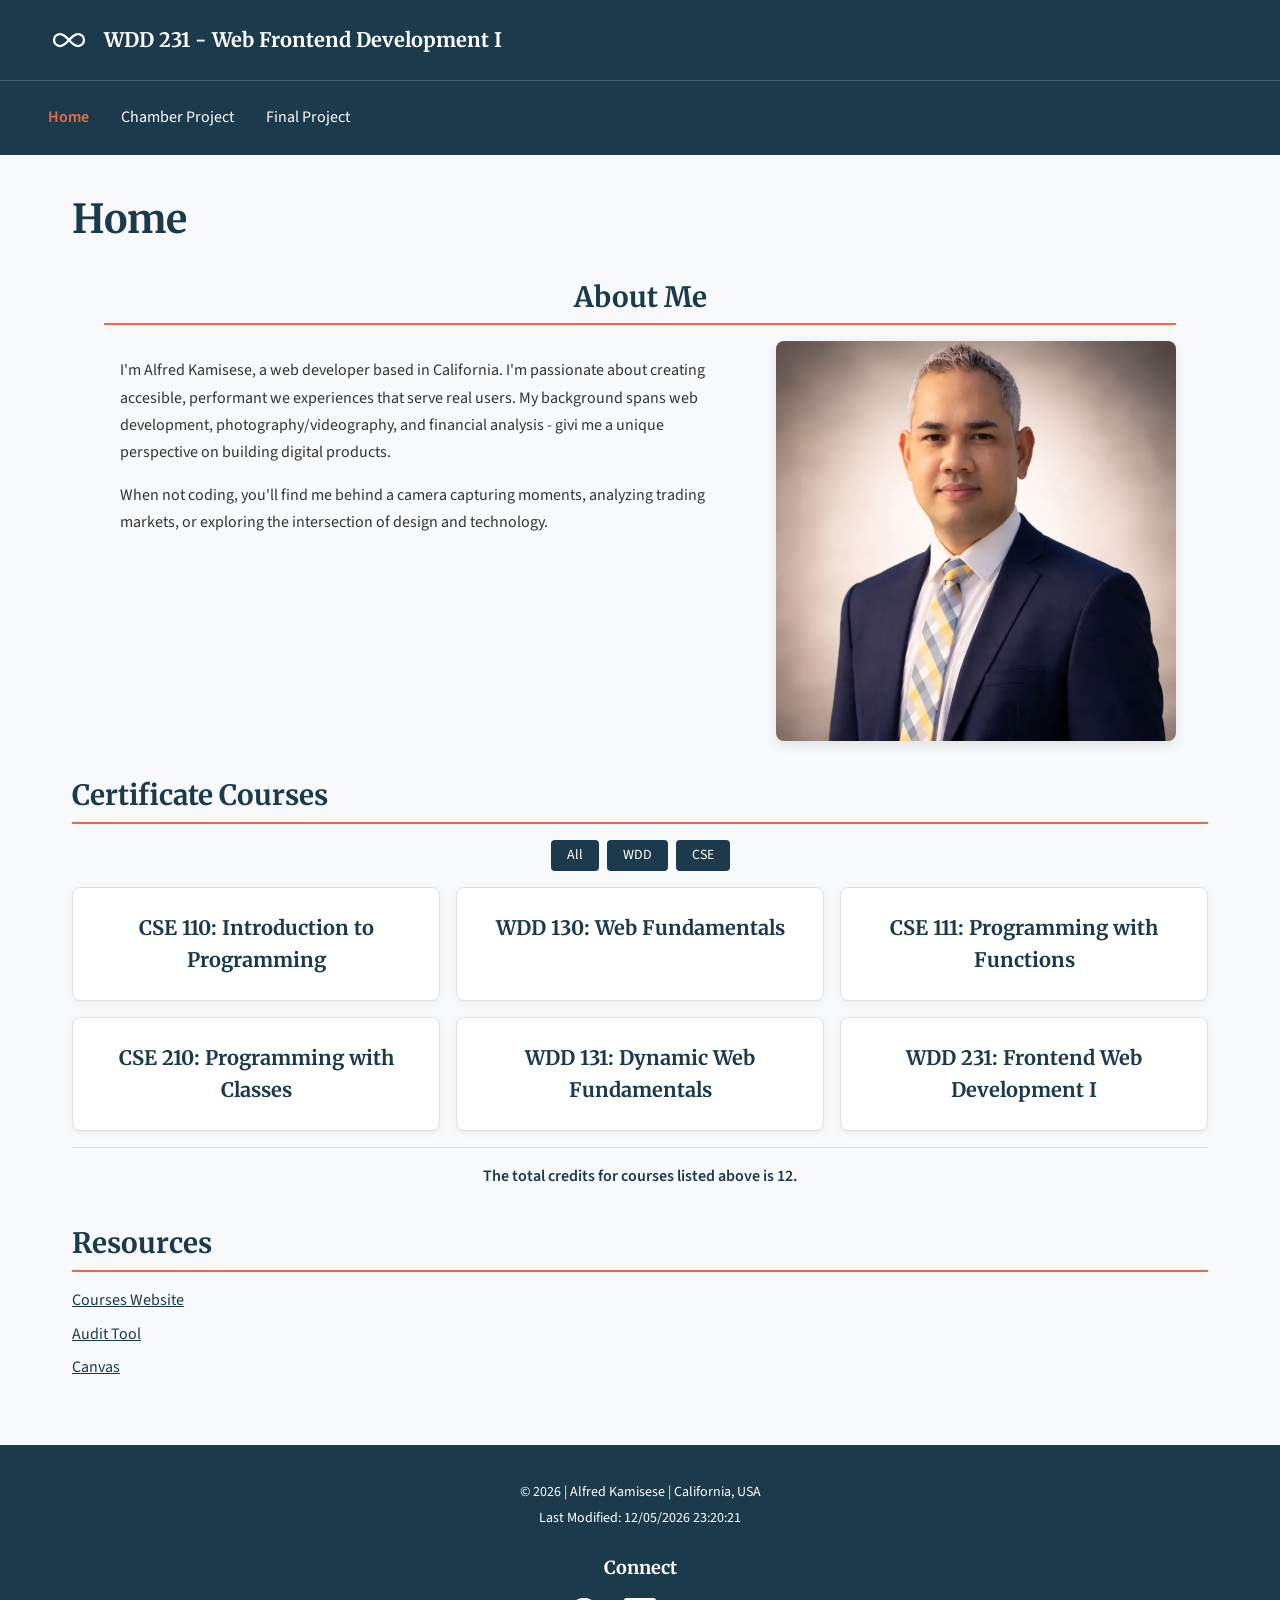
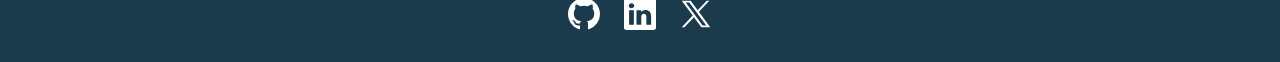
==== commit b384f1b3: "feat: complete wirefram match for both views" ====
--- a/index.html
+++ b/index.html
@@ -24,18 +24,23 @@
 </head>
 <body>
     <header>
-        <div class="site-name">WDD 231 - Web Frontend Development I</div>
-            <!--Hamburger Button(Mobile Only)-->
-    <button id="nav-button" class="hamburger" aria-label="Toggle navigation" aria-expanded="false">
-        <span class="hamburger-line"></span>
-        <span class="hamburger-line"></span>
-        <span class="hamburger-line"></span>
-    </button>
+        <div class="site-branding">
+            <img src="images/logo.svg" alt="WDD 231 Logo" width="48" height="48">
+            <span>WDD 231 - Web Frontend Development I</span>
+        </div>
+
+        <!--Hamburger Button for mobile view-->
+        <button id="nav-button" class="hamburger" aria-label="Toggle navigation" aria-expanded="false">
+            <span class="hamburger-line"></span>
+            <span class="hamburger-line"></span>
+            <span class="hamburger-line"></span>
+        </button>
     </header>
+    
     <nav id="nav-bar" class="navigation">
         <ul>
             <li class="current"><a href="index.html" aria-current="page">Home</a></li>
-            <li><a href="chamber/index.html">Chamber Project</a></li>
+            <li><a href="project/index.html">Chamber Project</a></li>
             <li><a href="project/index.html">Final Project</a></li>
         </ul>
     </nav>
@@ -43,18 +48,19 @@
     <main>
         <h1>Home</h1>
 
-        <section id="about-course">
-            <h2>About This Course</h2>
-            <p>WDD 231 builds on prior experience with Dynamic Web Fundamentals and programming. Students will focus on user experience, accessibility, compliance, performance optimization, and basic API usage.</p>
+        <section id="about-me-section">
+            <h2>About Me</h2>
             <div class="about-me">
-                <img src="images/alfredportrait.webp" alt="Alfred Kamisese - Web Developer" width="400" height="250" loading="lazy">
-                <div class="bio">
-                <h3>About Me</h3>
-                <p>I'm Alfred Kamisese, a web developer based in California. I'm passionate about creating accessible, performant web experiences that serve real users. My background spans web development, photography/videography, and financial analysis - giving me a unique perspective on building digital products.</p>
-                <p>When not coding, you'll find me behind a camera capturing moments, analyzing trading markets, or exploring the intersection of design and technology.</p>
+                <div class="about-text">
+                    <p>I'm Alfred Kamisese, a web developer based in California. I'm passionate about creating accesible, performant we experiences that serve real users. My background spans web development, photography/videography, and financial analysis - givi me a unique perspective on building digital products.</p>
+                    <p>When not coding, you'll find me behind a camera capturing moments, analyzing trading markets, or exploring the intersection of design and technology.</p>
+                </div>
+                <div class="student-photo">
+                    <img src="images/alfredportrait.webp" alt="Alfred Kamisese - Web Developer" width="400" height="250" loading="lazy">
                 </div>
             </div>
         </section>
+
         <section id="certificate-courses">
             <h2>Certificate Courses</h2>
             <div class="filter-buttons">
@@ -67,15 +73,14 @@
         </section>
 
         <section id="resources">
-            <h2>Resources</h2>
-            <ul>
-                <li><a href="https://byui-cse.github.io/wdd231-ww-course/" target="_blank" rel="noopener">Course Website</a></li>
-                <li><a href="https://byui-cse.github.io/wdd-audits/wdd231-w01-homepage.html" target="_blank" rel="noopener">Week 1 Audit Tool</a></li>
-                <li><a href="https://byui.instructure.com/" target="_blank" rel="noopener">Canvas</a></li>
-            </ul>
+        <h2>Resources</h2>
+        <ul>
+            <li><a href="https://byui-cse.github.io/wdd231-ww-course/" target="_blank" rel="noopener">Courses Website</a></li>
+            <li><a href="https://byui-cse.github.io/wdd-audits/wdd231-w01-homepage.html" target="_blank" rel="noopener">Audit Tool</a></li>
+            <li><a href="https://byui.instructure.com/" target="_blank" rel="noopener">Canvas</a></li>
+        </ul>
         </section>
     </main>
-
     <footer>
         <div class="footer-section footer-info">
             <p>&copy; <span id="currentyear"></span> | Alfred Kamisese | California, USA</p>
--- a/styles/small.css
+++ b/styles/small.css
@@ -70,13 +70,13 @@
     font-size: 1.125rem;
 }
 
-.logo {
+.site-branding {
     display: flex;
     align-items: center;
     gap: var(--spacing-sm);
 }
 
-.logo span {
+.site-branding span {
     font-family: var(--font-heading);
     font-size: 1.25rem;
     font-weight: 700;
@@ -136,7 +136,6 @@
     color: var(--text-light);
     display: block;
     padding: var(--spacing-sm) var(--spacing-md);
-    color: var(--text-light);
     text-decoration: none;
     border-radius: 4px;
     transition: background-color 0.2s;
--- a/styles/larger.css
+++ b/styles/larger.css
@@ -2,12 +2,33 @@
 @media (min-width: 768px) {
     /*Header-site name left due wireframe max-width 1200px*/
     header {
-        max-width: 1200px;
-        margin: 0 auto;
         width: 100%;
-        box-sizing: border-box;
+        background-color: var(--primary-color);
+        color: var(--text-light);
+        display: flex;
+        justify-content: flex-start;
+    }
+    header > .site-branding {
+        max-width: 1200px;
+        margin: 0;
         padding: var(--spacing-sm) var(--spacing-xl);
+        display: flex;
+        align-items: center;
+        gap: var(--spacing-sm);
         font-size: 1.25rem;
+        font-family: var(--font-heading);
+    }
+    .site-branding img {
+        width: 48px;
+        height: 48px;
+    }
+
+    .filter-buttons {
+        display: flex;
+        justify-content: center;
+        gap: var(--spacing-sm);
+        margin-bottom: var(--spacing-md);
+        flex-wrap: wrap;
     }
 
     /*Hamburger hidden on desktop*/
@@ -15,22 +36,25 @@
         display: none !important;
     }
 
-    /*Navigation - always visible horizontal bar*/
+    /*Navigation - left align*/
     .navigation {
-        background-color: var(--primary-color);
-        display: flex !important;
-        justify-content: flex-start;
+    width: 100%;
+    background-color: var(--primary-color);
+    display: flex !important;
+    justify-content: flex-start;
     }
 
     .navigation ul {
+        max-width: 1200px;
+        margin: 0;
+        padding: 0 var(--spacing-xl);
         flex-direction: row;
         gap: 0;
-        padding: 0 var(--spacing-md);
-    }
-
+        list-style: none;
+    }
     .navigation a {
         border-top: none;
-        padding: var(--spacing-md) var(--spacing-md);
+        padding: var(--spacing-sm) var(--spacing-md);
     }
 
     .navigation a:hover {
@@ -60,64 +84,104 @@
         font-size: 1.75rem;
     }
 
-    /*About Section: side by side layout*/
-    #about-course {
+
+    /*About Me layout: image left, bio right*/
+    #about-me-section {
+        max-width: 1200px;
+        margin: 0 auto;
+        padding: 0 var(--spacing-xl);
+        margin-bottom: var(--spacing-xl);
+    }
+    
+    #about-me-section h2 {
+        font-family: var(--font-heading);
+        font-size: 1.75rem;
+        color: var(--primary-color);
+        border-bottom: 2px solid var(--accent-color);
+        padding-bottom: var(--spacing-xs);
+        margin-bottom: var(--spacing-md);
+        text-align: center;
+    }
+
+    .about-me {
         display: grid;
-        grid-template-columns: 1fr 1fr;
+        grid-template-columns: 1fr 400px;
         gap: var(--spacing-xl);
         align-items: start;
-    }
-
-    #about-course img {
-        max-width: 100%;
-    }
-
-    /*About Me layout: image left, bio right*/
-    .about-me {
-        grid-template-columns: 300px 1fr;
-        align-items: start;
-    }
-
-    .about-me img {
-        max-width: 300px;
-    }
-
+        max-width: 1200px;
+        margin: 0 auto;
+    }
+
+    .about-text {
+        padding: var(--spacing-md);
+    }
+
+    .about-text p {
+        margin-bottom: var(--spacing-md);
+        line-height: 1.7;
+        color: var(--text-color);
+    }
+
+    .student-photo img {
+        width: 100%;
+        max-width: 400px;
+        height: auto;
+        border-radius: 8px;
+        box-shadow: 0 4px 12px rgba(0, 0, 0, 0.1);
+    }
     /*Course Rows: 3-column grid layout*/
-    .course-row {
+    .courses-grid {
         display: grid;
-        grid-template-columns: 2fr 1fr 1fr;
+        grid-template-columns: repeat(3, 1fr);
         gap: var(--spacing-md);
-        align-items: start;
-        padding: var(--spacing-md) var(--spacing-lg);
-    }
-
-    .course-info h3 {
+        max-width: 1200px;
+        margin: 0 auto;
+    }
+
+    .course-card {
+        background: var(--card-bg);
+        border: 1px solid var(--card-border);
+        border-radius: 8px;
+        padding: var(--spacing-lg);
+        text-align: center;
+        transition: box-shadow 0.2s;
+    }
+
+    .course-card:hover {
+        box-shadow: 0 4px 16px rgba(0, 0, 0, 0.1);
+    }
+
+    .course-card h3 {
+        font-family: var(--font-heading);
         font-size: 1.25rem;
-    }
-
-    .course-meta {
-        flex-direction: column;
-        gap: var(--spacing-xs);
-    }
-
-    .course-tech {
-        justify-content: flex-start;
-    }
-
-    /*Credits total*/
+        color: var(--primary-color);
+        margin: 0;
+    }
+
+    /*Credit Total*/
     .credits-total {
-        text-align: right;
-        font-size: 1.125rem;
-    }
+        text-align: center;
+        font-size: 1rem;
+        font-weight: 600;
+        color:var(--primary-color);
+        margin-top: var(--spacing-md);
+        padding-top: var(--spacing-md);
+        border-top: 1px solid var(--card-border);
+    }
+
+
 
     /*Footer -simple flow*/
     footer {
-        max-width: 1200px;
-        margin: 0 auto;
-        width: 100%;
-        box-sizing: border-box;
+        background-color: var(--footer-bg);
+        color: var(--footer-text);
         padding: var(--spacing-xl) var(--spacing-xl);
         text-align: center;
+    }
+
+    footer p {
+        margin: var(--spacing-xs) 0;
+        font-size: 0.875rem;
     }
 
     .footer-section {
@@ -131,6 +195,7 @@
 
     .social-icons {
         justify-content: center;
+        gap: var(--spacing-lg);
     }
 
     .social-icons img {
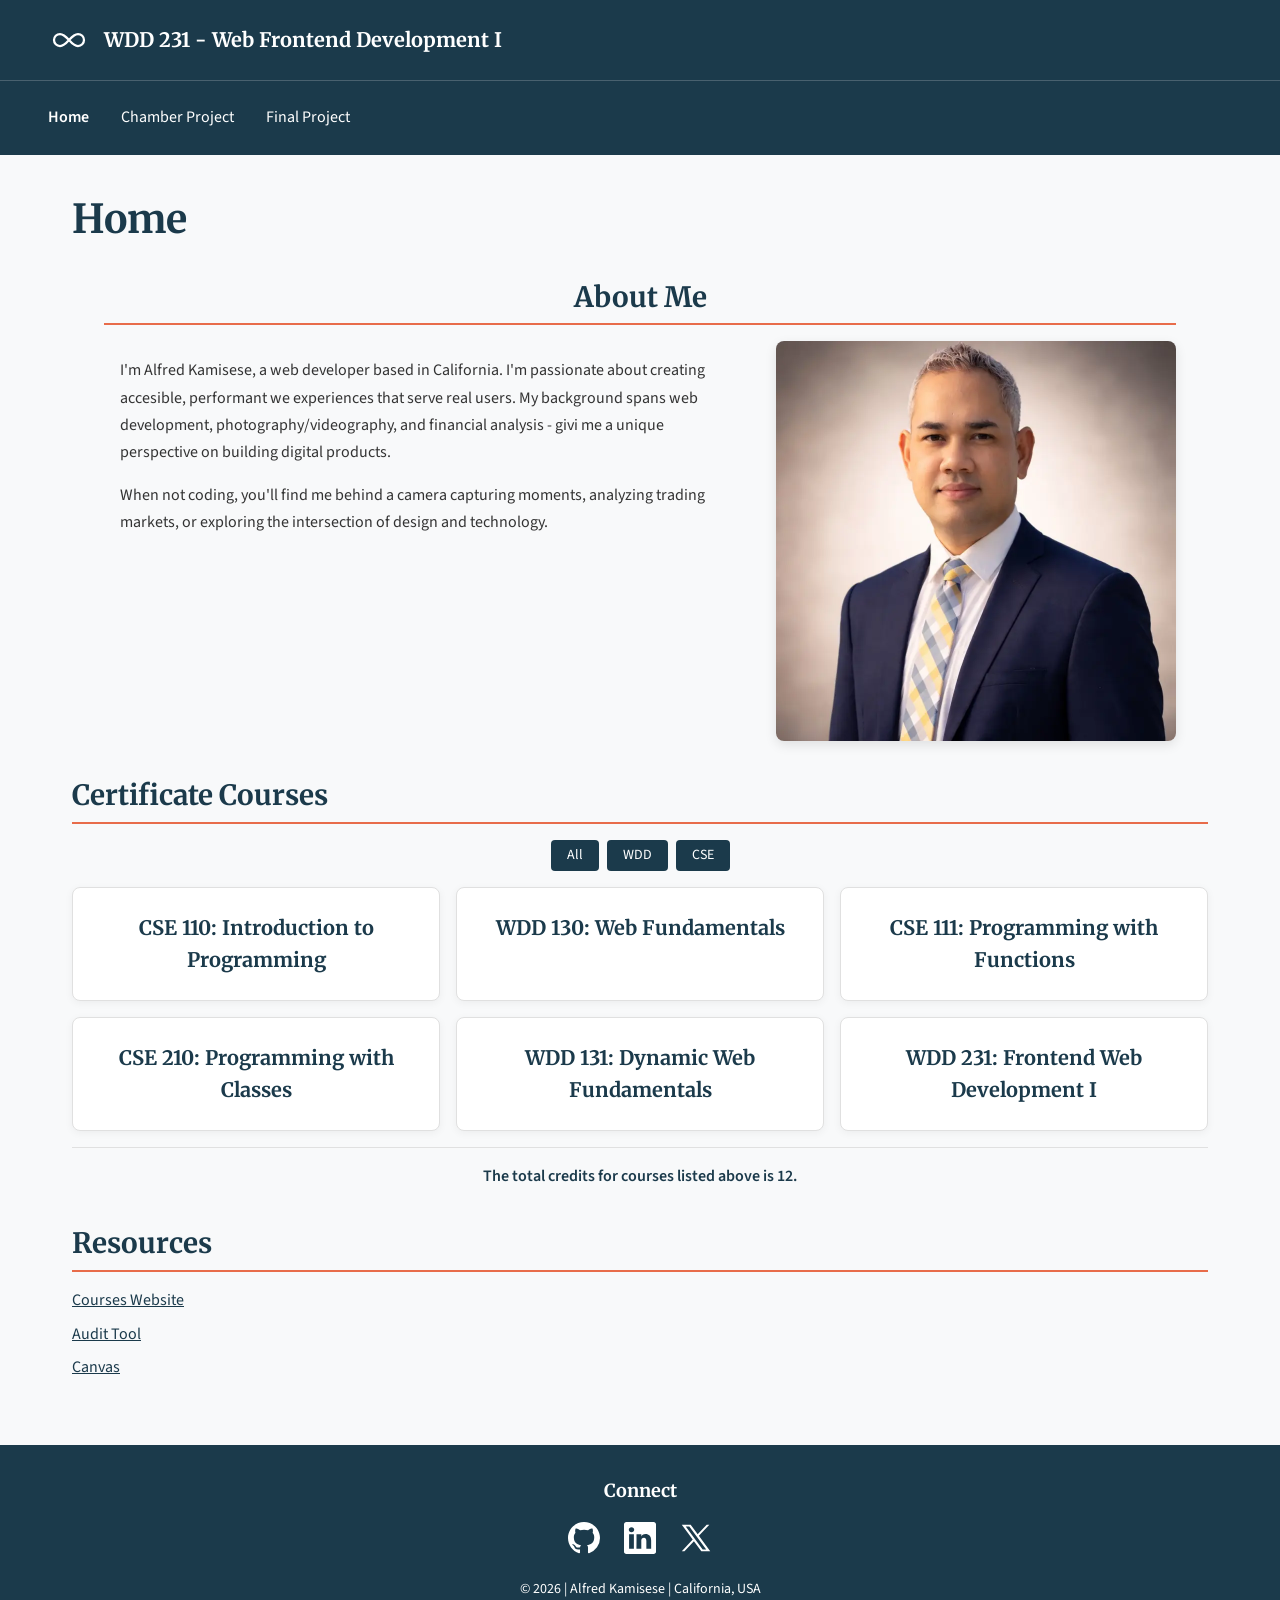
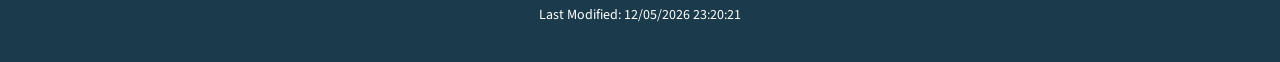
==== commit 70f2867e: "fix: reorder footer - social icons on top, info below" ====
--- a/index.html
+++ b/index.html
@@ -82,10 +82,6 @@
         </section>
     </main>
     <footer>
-        <div class="footer-section footer-info">
-            <p>&copy; <span id="currentyear"></span> | Alfred Kamisese | California, USA</p>
-            <p>Last Modified: <span id="lastModified"></span></p>
-        </div>
         <div class="footer-section social-section">
             <h3>Connect</h3>
             <div class="social-icons">
@@ -100,6 +96,10 @@
                 </a>
             </div>
         </div>
+        <div class="footer-section footer-info">
+            <p>&copy; <span id="currentyear"></span> | Alfred Kamisese | California, USA</p>
+            <p>Last Modified: <span id="lastModified"></span></p>
+        </div>
     </footer>
 </body>
 </html>
--- a/styles/larger.css
+++ b/styles/larger.css
@@ -58,14 +58,14 @@
     }
 
     .navigation a:hover {
-        color: var(--accent-color);
+        color: var(--text-light);
         background-color: transparent;
     }
 
     /*Wayfinding -text color only on desktop*/
     .navigation li.current a {
         background-color: transparent;
-        color: var(--accent-color);
+        color: var(--text-light);
         font-weight: 600;
     }
 
